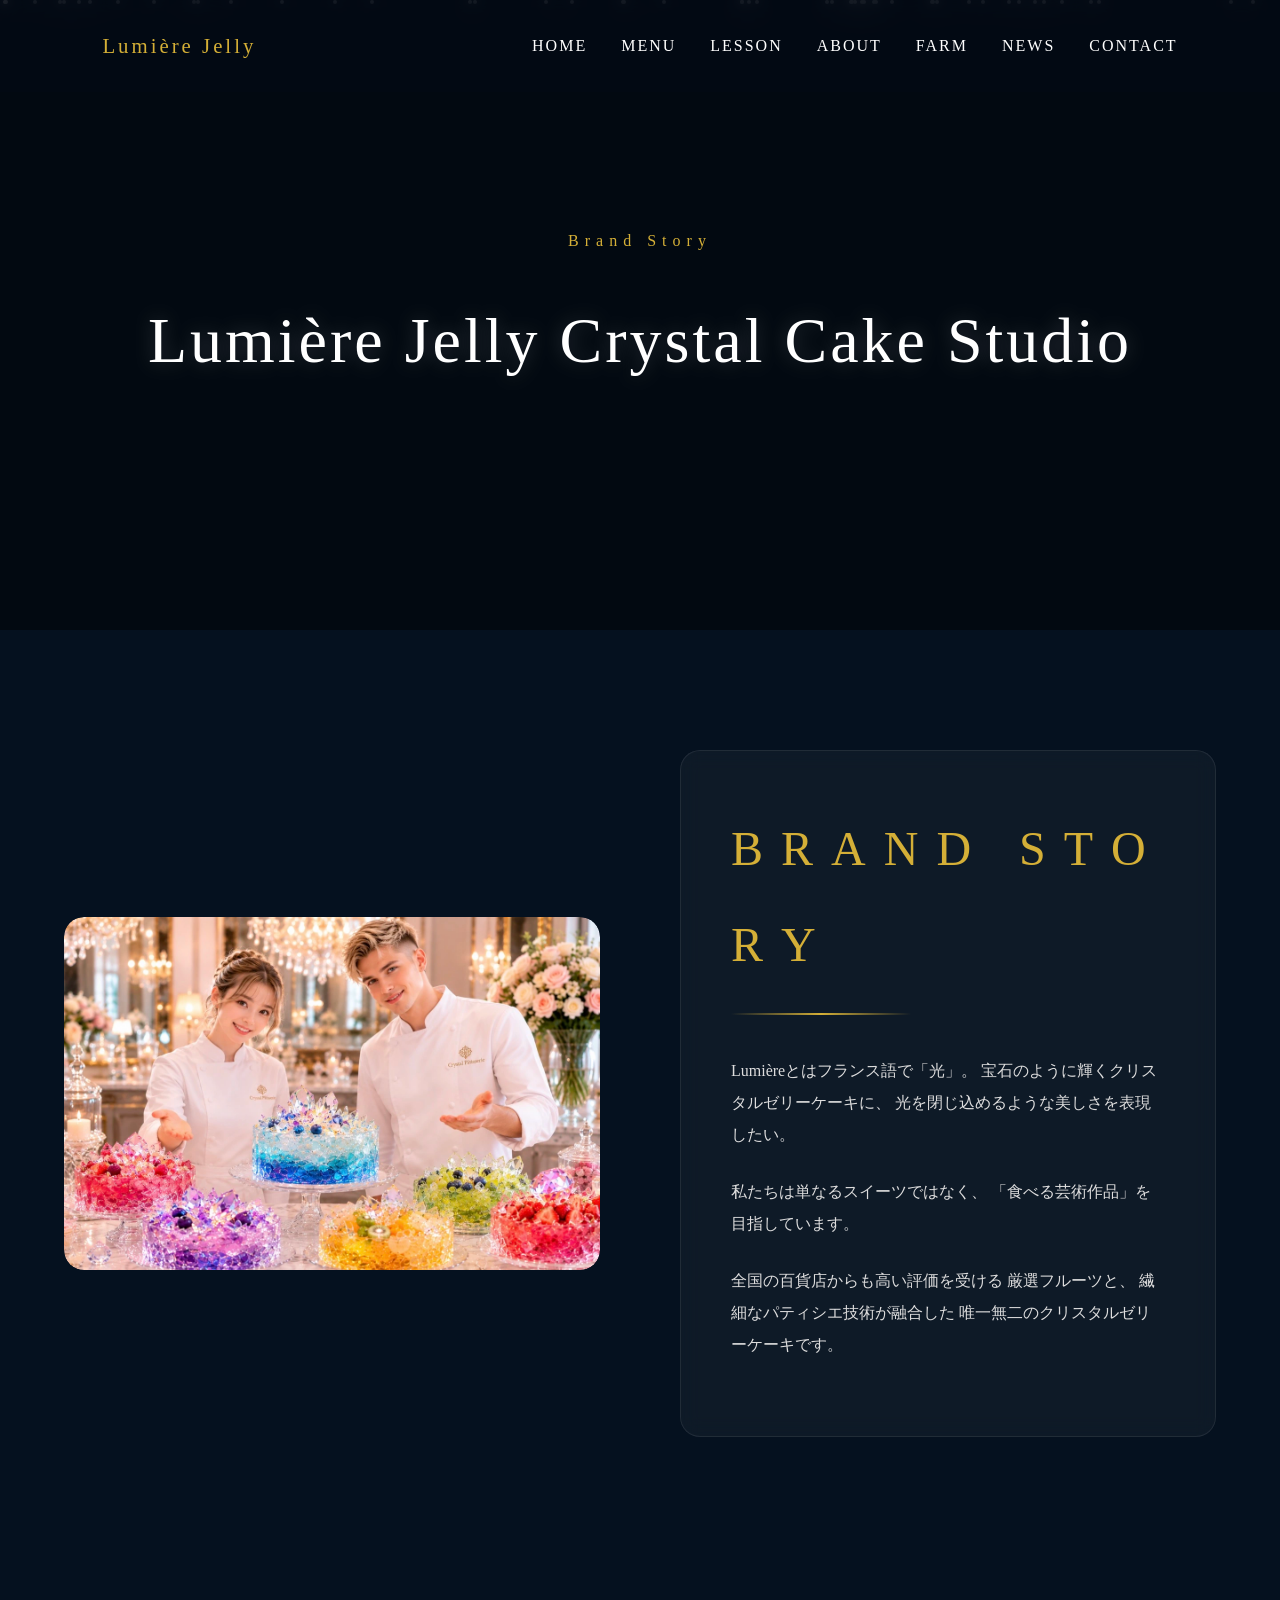
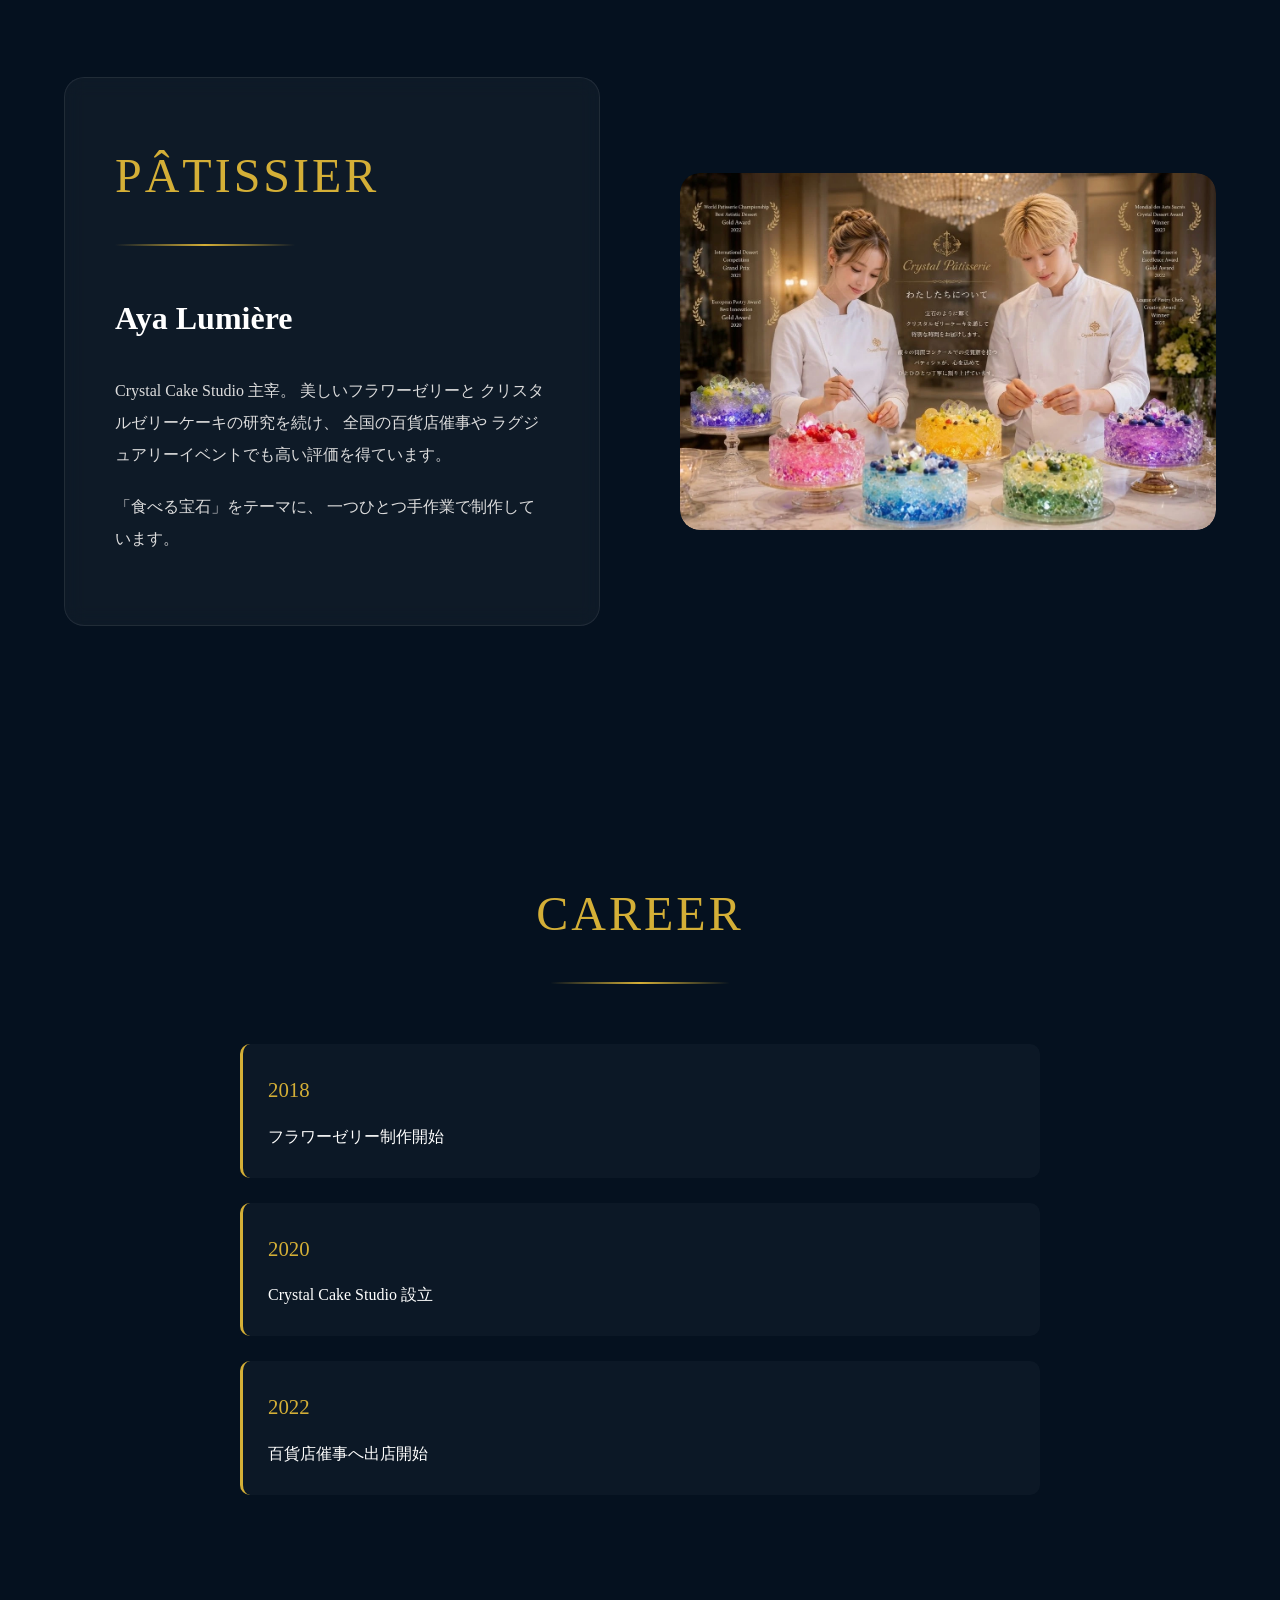
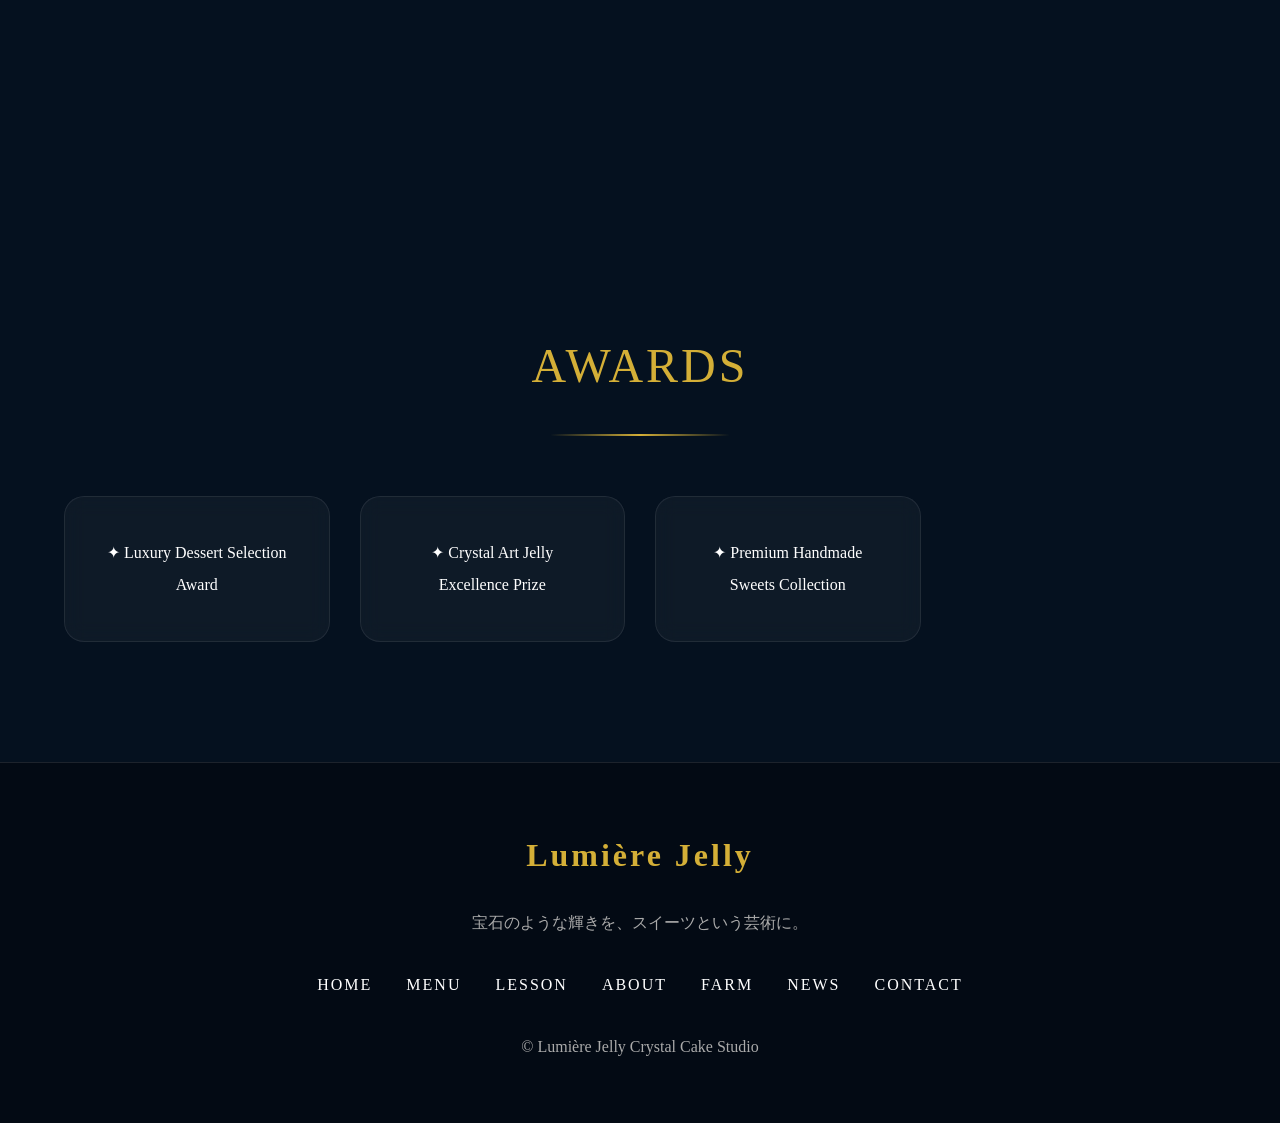
==== about.html @ d461ac0c "最初のコミット" ====
<!DOCTYPE html>
<html lang="ja">

<head>

    <meta charset="UTF-8">
    <meta name="viewport" content="width=device-width, initial-scale=1.0">
    <link rel="icon" href="img/faviconG.ico" type="image/x-icon">
    <title>
        About | Lumière Jelly Crystal Cake Studio
    </title>

    <link rel="stylesheet" href="css/about.css">

</head>

<body>
    <!-- キラキラ粒子 -->

    <div id="particles"></div>

    <!-- ヘッダー -->

    <header>

        <div class="logo">

            <a href="index.html">
                Lumière Jelly
            </a>

        </div>

        <nav>

            <a href="index.html">HOME</a>
            <a href="menu.html">MENU</a>
            <a href="lesson.html">LESSON</a>
            <a href="about.html">ABOUT</a>
            <a href="farm.html">FARM</a>
            <a href="news.html">NEWS</a>
            <a href="contact.html">CONTACT</a>

        </nav>

    </header>

    <!-- メインビジュアル -->

    <section class="about-hero">

        <div class="overlay"></div>

        <div class="hero-content">

            <p class="subtitle">

                Brand Story

            </p>

            <h1>

                Lumière Jelly
                Crystal Cake Studio

            </h1>

        </div>

    </section>

    <!-- ブランドストーリー -->

    <section class="story section">

        <div class="story-image reveal-left">

            <div class="glass-image">

                <img src="img/patissier1.webp">

            </div>

        </div>

        <div class="story-text reveal-right">

            <h2 class="luxury-title">

                <span>B</span>
                <span>R</span>
                <span>A</span>
                <span>N</span>
                <span>D</span>

                <span>&nbsp;</span>

                <span>S</span>
                <span>T</span>
                <span>O</span>
                <span>R</span>
                <span>Y</span>

            </h2>

            <div class="gold-line"></div>

            <p>

                Lumièreとはフランス語で「光」。

                宝石のように輝くクリスタルゼリーケーキに、
                光を閉じ込めるような美しさを表現したい。

            </p>

            <p>

                私たちは単なるスイーツではなく、
                「食べる芸術作品」を目指しています。

            </p>

            <p>

                全国の百貨店からも高い評価を受ける
                厳選フルーツと、
                繊細なパティシエ技術が融合した
                唯一無二のクリスタルゼリーケーキです。

            </p>

        </div>

    </section>

    <!-- パティシエ紹介 -->

    <section class="chef section">

        <div class="chef-text reveal-left">

            <h2>

                PÂTISSIER

            </h2>

            <div class="gold-line"></div>

            <h3>
                Aya Lumière
            </h3>

            <p>

                Crystal Cake Studio 主宰。

                美しいフラワーゼリーと
                クリスタルゼリーケーキの研究を続け、

                全国の百貨店催事や
                ラグジュアリーイベントでも高い評価を得ています。

            </p>

            <p>

                「食べる宝石」をテーマに、
                一つひとつ手作業で制作しています。

            </p>

        </div>

        <div class="chef-image reveal-right">

            <div class="glass-image">

                <img src="img/patissier2.webp">

            </div>

        </div>

    </section>

    <!-- 経歴 -->

    <section class="career section">

        <h2>

            CAREER

        </h2>

        <div class="gold-line center"></div>

        <div class="timeline">

            <div class="timeline-item">

                <span>2018</span>

                <p>
                    フラワーゼリー制作開始
                </p>

            </div>

            <div class="timeline-item">

                <span>2020</span>

                <p>
                    Crystal Cake Studio 設立
                </p>

            </div>

            <div class="timeline-item">

                <span>2022</span>

                <p>
                    百貨店催事へ出店開始
                </p>

            </div>

            <div class="timeline-item">

                <span>2025</span>

                <p>
                    オンラインレッスン開講
                </p>

            </div>

        </div>

    </section>

    <!-- 受賞歴 -->

    <section class="award section">

        <h2>

            AWARDS

        </h2>

        <div class="gold-line center"></div>

        <div class="award-box">

            <div class="award-item">

                ✦ Luxury Dessert Selection Award

            </div>

            <div class="award-item">

                ✦ Crystal Art Jelly Excellence Prize

            </div>

            <div class="award-item">

                ✦ Premium Handmade Sweets Collection

            </div>

            <div class="award-item">

                ✦ Featured by Department Store Events

            </div>

        </div>

    </section>

<!-- =========================footer 
  FOOTER========================= -->

    <footer>

        <h3>
            Lumière Jelly
        </h3>

        <p>
            宝石のような輝きを、スイーツという芸術に。
        </p>


        <div class="footer-nav">

            <a href="index.html">HOME</a>
            <a href="menu.html">MENU</a>
            <a href="lesson.html">LESSON</a>
            <a href="about.html">ABOUT</a>
            <a href="farm.html">FARM</a>
            <a href="news.html">NEWS</a>
            <a href="contact.html">CONTACT</a>

        </div>


        <p>
            © Lumière Jelly Crystal Cake Studio
        </p>

    </footer>


    <!-- =========================
     JavaScript
========================= -->

    <script src="js/about.js"></script>

</body>

</html>
---- css/about.css ----
@charset "UTF-8";
/* =====================
   RESET
===================== */

*{
    margin:0;
    padding:0;
    box-sizing:border-box;
}

html{
    scroll-behavior:smooth;
}

body{

    background:#05111f;

    color:#fff;

    font-family:
    "Yu Mincho",
    "Hiragino Mincho ProN",
    serif;

    line-height:2;

    overflow-x:hidden;
}

/* =====================
   HEADER
===================== */

header{

    position:fixed;

    top:0;
    left:0;

    width:100%;

    padding:25px 8%;

    display:flex;
    justify-content:space-between;
    align-items:center;

    background:
    rgba(3,10,20,.75);

    backdrop-filter:blur(15px);

    z-index:999;
}

.logo a{

    text-decoration:none;

    color:#d4af37;

    font-size:1.3rem;

    letter-spacing:3px;
}

nav a{

    text-decoration:none;

    color:white;

    margin-left:30px;

    letter-spacing:2px;

    transition:.4s;
}

nav a:hover{

    color:#d4af37;
}

/* =====================
   HERO
===================== */

.about-hero{

    height:70vh;

    background:
    linear-gradient(
    rgba(0,0,0,.45),
    rgba(0,0,0,.45)),
    url("img/top1.jpg");

    background-size:cover;
    background-position:center;

    display:flex;
    justify-content:center;
    align-items:center;

    position:relative;
}

.hero-content{

    text-align:center;

    z-index:10;
}

.subtitle{

    color:#d4af37;

    letter-spacing:6px;

    margin-bottom:20px;
}

.hero-content h1{

    font-size:4rem;

    font-weight:300;

    letter-spacing:3px;

    text-shadow:
    0 0 20px rgba(255,255,255,.2);
}

/* =====================
   COMMON
===================== */

.section{

    width:90%;

    max-width:1300px;

    margin:auto;

    padding:120px 0;
}

h2{

    font-size:3rem;

    font-weight:300;

    color:#d4af37;

    margin-bottom:20px;

    letter-spacing:3px;
}

.gold-line{

    width:120px;
    height:2px;

    background:
    linear-gradient(
    to right,
    transparent,
    #d4af37,
    transparent);

    margin-bottom:40px;
}

.center{

    margin:
    20px auto 60px;
}

/* =====================
   STORY
===================== */

.story{

    display:grid;

    grid-template-columns:
    1fr 1fr;

    gap:80px;

    align-items:center;
}

.story img{

    width:100%;

    border-radius:20px;

    display:block;

    box-shadow:
    0 20px 40px rgba(0,0,0,.5);

    transition:.6s;
}

.story img:hover{

    transform:
    scale(1.03);
}

.story-text p{

    margin-bottom:25px;

    color:#ddd;
}

/* =====================
   CHEF
===================== */

.chef{

    display:grid;

    grid-template-columns:
    1fr 1fr;

    gap:80px;

    align-items:center;
}

.chef h3{

    color:white;

    font-size:2rem;

    margin-bottom:25px;
}

.chef p{

    margin-bottom:20px;

    color:#ddd;
}

.chef img{

    width:100%;

    border-radius:20px;

    display:block;

    box-shadow:
    0 20px 40px rgba(0,0,0,.5);

    transition:.6s;
}

.chef img:hover{

    transform:
    scale(1.03);
}

/* =====================
   GLASS EFFECT
===================== */

.story-text,
.chef-text{

    background:
    rgba(255,255,255,.04);

    border:
    1px solid rgba(255,255,255,.08);

    backdrop-filter:blur(10px);

    padding:50px;

    border-radius:20px;
}

/* =====================
   CAREER
===================== */

.career{

    text-align:center;
}

.timeline{

    max-width:800px;

    margin:auto;
}

.timeline-item{

    padding:25px;

    margin-bottom:25px;

    border-left:
    3px solid #d4af37;

    text-align:left;

    background:
    rgba(255,255,255,.03);

    border-radius:10px;
}

.timeline-item span{

    color:#d4af37;

    font-size:1.3rem;

    display:block;

    margin-bottom:10px;
}

/* =====================
   AWARD
===================== */

.award{

    text-align:center;
}

.award-box{

    display:grid;

    grid-template-columns:
    repeat(auto-fit,minmax(250px,1fr));

    gap:30px;
}

.award-item{

    padding:40px;

    border-radius:20px;

    background:
    rgba(255,255,255,.04);

    border:
    1px solid rgba(255,255,255,.08);

    backdrop-filter:blur(10px);

    transition:.4s;
}

.award-item:hover{

    transform:
    translateY(-10px);

    border-color:#d4af37;
}

/* =====================
   FOOTER
===================== */

footer{

    text-align:center;

    padding:60px 40px;

    border-top:
    1px solid rgba(255,255,255,.1);

    background:#030a14;

    color:#aaa;

    position:relative;

    z-index:1;
}

footer h3{

    color:#d4af37;

    font-size:2rem;

    letter-spacing:3px;

    margin-bottom:20px;
}

.footer-nav{

    margin:30px 0;
}

.footer-nav a{

    text-decoration:none;

    color:white;

    margin:0 15px;

    letter-spacing:2px;

    transition:.4s;
}

.footer-nav a:hover{

    color:#d4af37;
}


/* =====================
   SCROLL ANIMATION
===================== */

.reveal-left,
.reveal-right{

    opacity:0;

    transition:1.4s;
}

.reveal-left{

    transform:
    translateX(-100px);
}

.reveal-right{

    transform:
    translateX(100px);
}

.reveal-left.active,
.reveal-right.active{

    opacity:1;

    transform:
    translateX(0);
}

/* =====================
   RESPONSIVE
===================== */

@media(max-width:900px){

    .story,
    .chef{

        grid-template-columns:1fr;

        gap:40px;
    }

    .hero-content h1{

        font-size:2.5rem;
    }

    nav{

        display:none;
    }

    h2{

        font-size:2rem;
    }

    .story-text,
    .chef-text{

        padding:30px;
    }
}
#particles{

    position:fixed;

    top:0;
    left:0;

    width:100%;
    height:100%;

    pointer-events:none;

    z-index:0;
}

.sparkle{

    position:absolute;

    width:4px;
    height:4px;

    border-radius:50%;

    background:white;

    animation:
    sparkle 8s linear infinite;

    box-shadow:
    0 0 10px white,
    0 0 20px white;
}

@keyframes sparkle{

    0%{

        transform:
        translateY(100vh);

        opacity:0;
    }

    10%{

        opacity:1;
    }

    100%{

        transform:
        translateY(-100px);

        opacity:0;
    }

}
.luxury-title{

    overflow:hidden;
}

.luxury-title span{

    opacity:0;

    display:inline-block;

    transform:
    translateY(30px);

    transition:1s;
}

.luxury-title.active span{

    opacity:1;

    transform:
    translateY(0);
}
.gold-line{

    position:relative;

    overflow:hidden;
}

.gold-line::after{

    content:"";

    position:absolute;

    top:0;

    left:-200px;

    width:120px;
    height:100%;

    background:

    linear-gradient(
    90deg,
    transparent,
    rgba(255,255,255,.9),
    transparent
    );

    animation:
    goldShine 4s infinite;
}

@keyframes goldShine{

    100%{

        left:300px;
    }

}
.glass-image{

    position:relative;

    overflow:hidden;

    border-radius:20px;
}

.glass-image::before{

    content:"";

    position:absolute;

    top:0;

    left:-120%;

    width:50%;
    height:100%;

    background:

    linear-gradient(
    90deg,
    transparent,
    rgba(255,255,255,.35),
    transparent
    );

    transform:skewX(-25deg);

    animation:
    glassMove 6s infinite;

    z-index:10;
}

@keyframes glassMove{

    100%{

        left:180%;
    }

}
.luxury-name{

    position:relative;

    display:inline-block;
}

.luxury-name::after{

    content:"";

    position:absolute;

    bottom:-10px;

    left:50%;

    transform:
    translateX(-50%);

    width:80px;
    height:1px;

    background:#d4af37;
}
.about-hero{

    background-attachment:fixed;
}
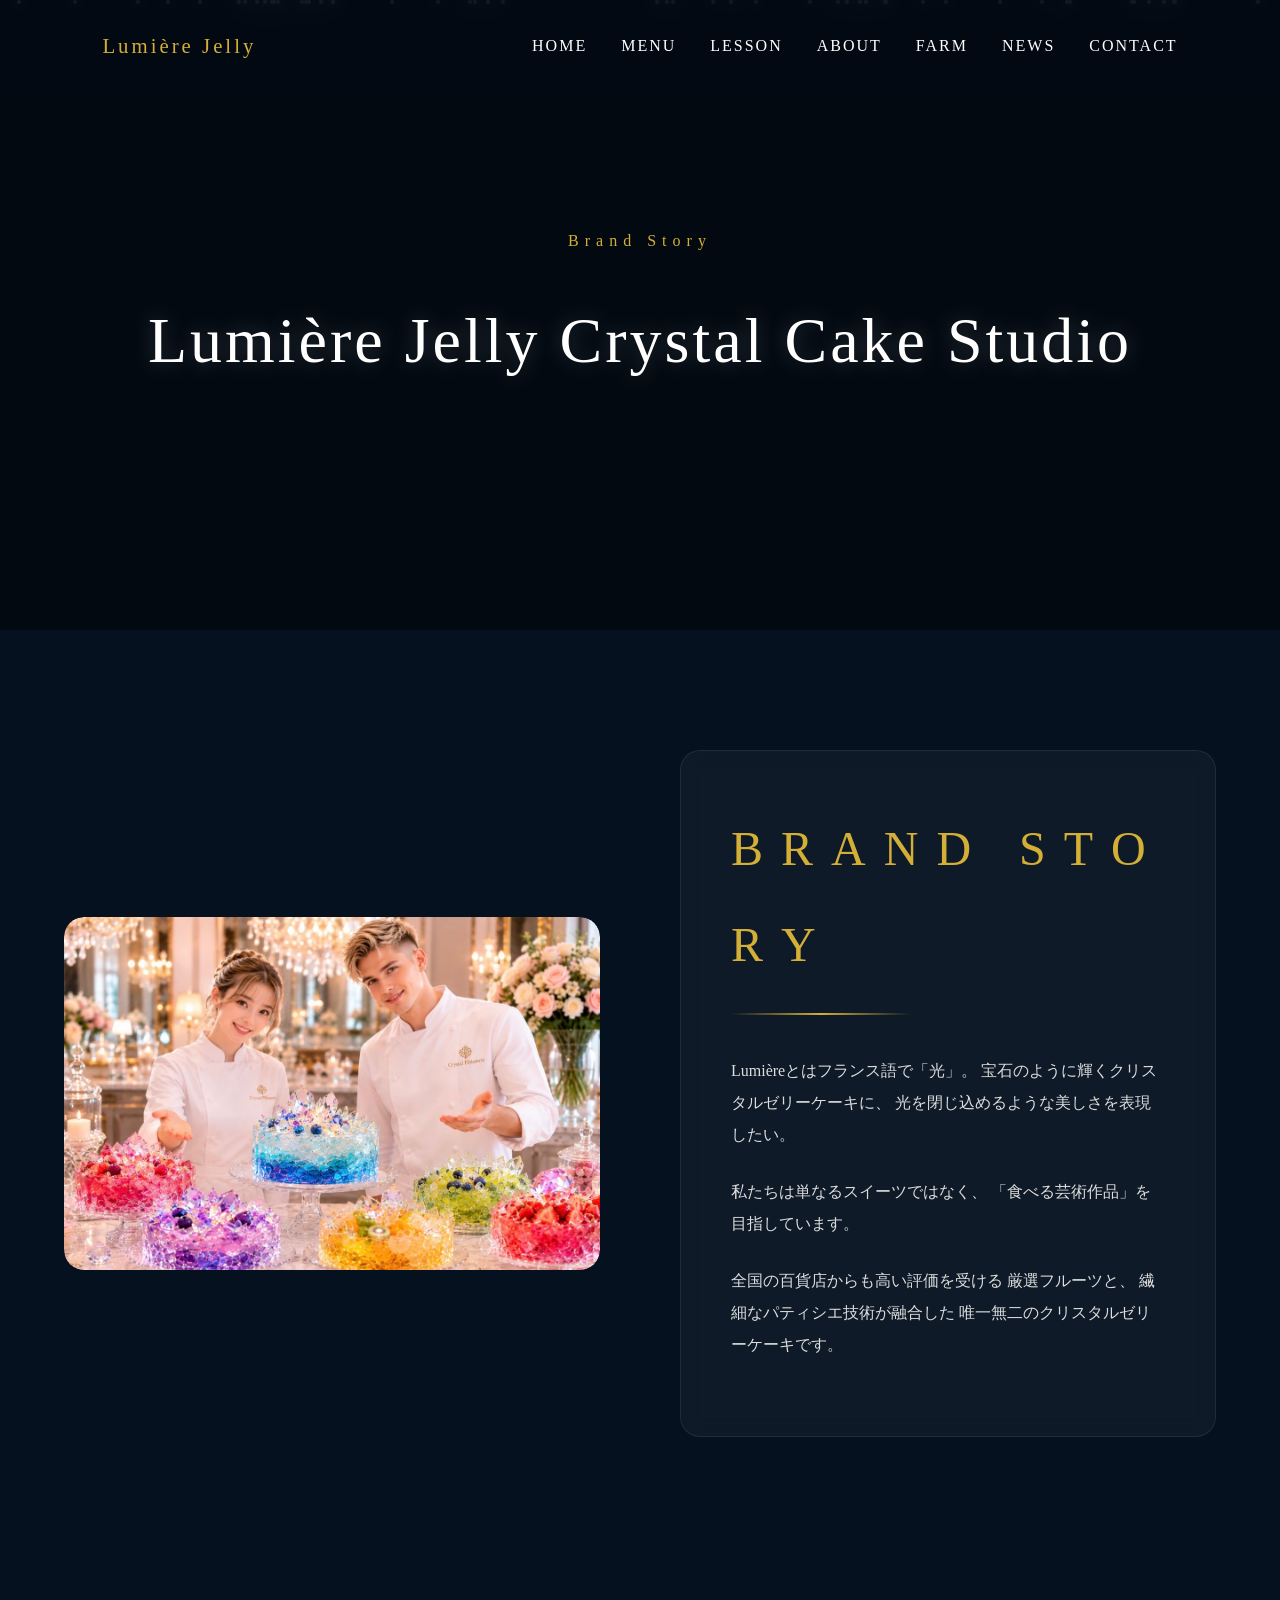
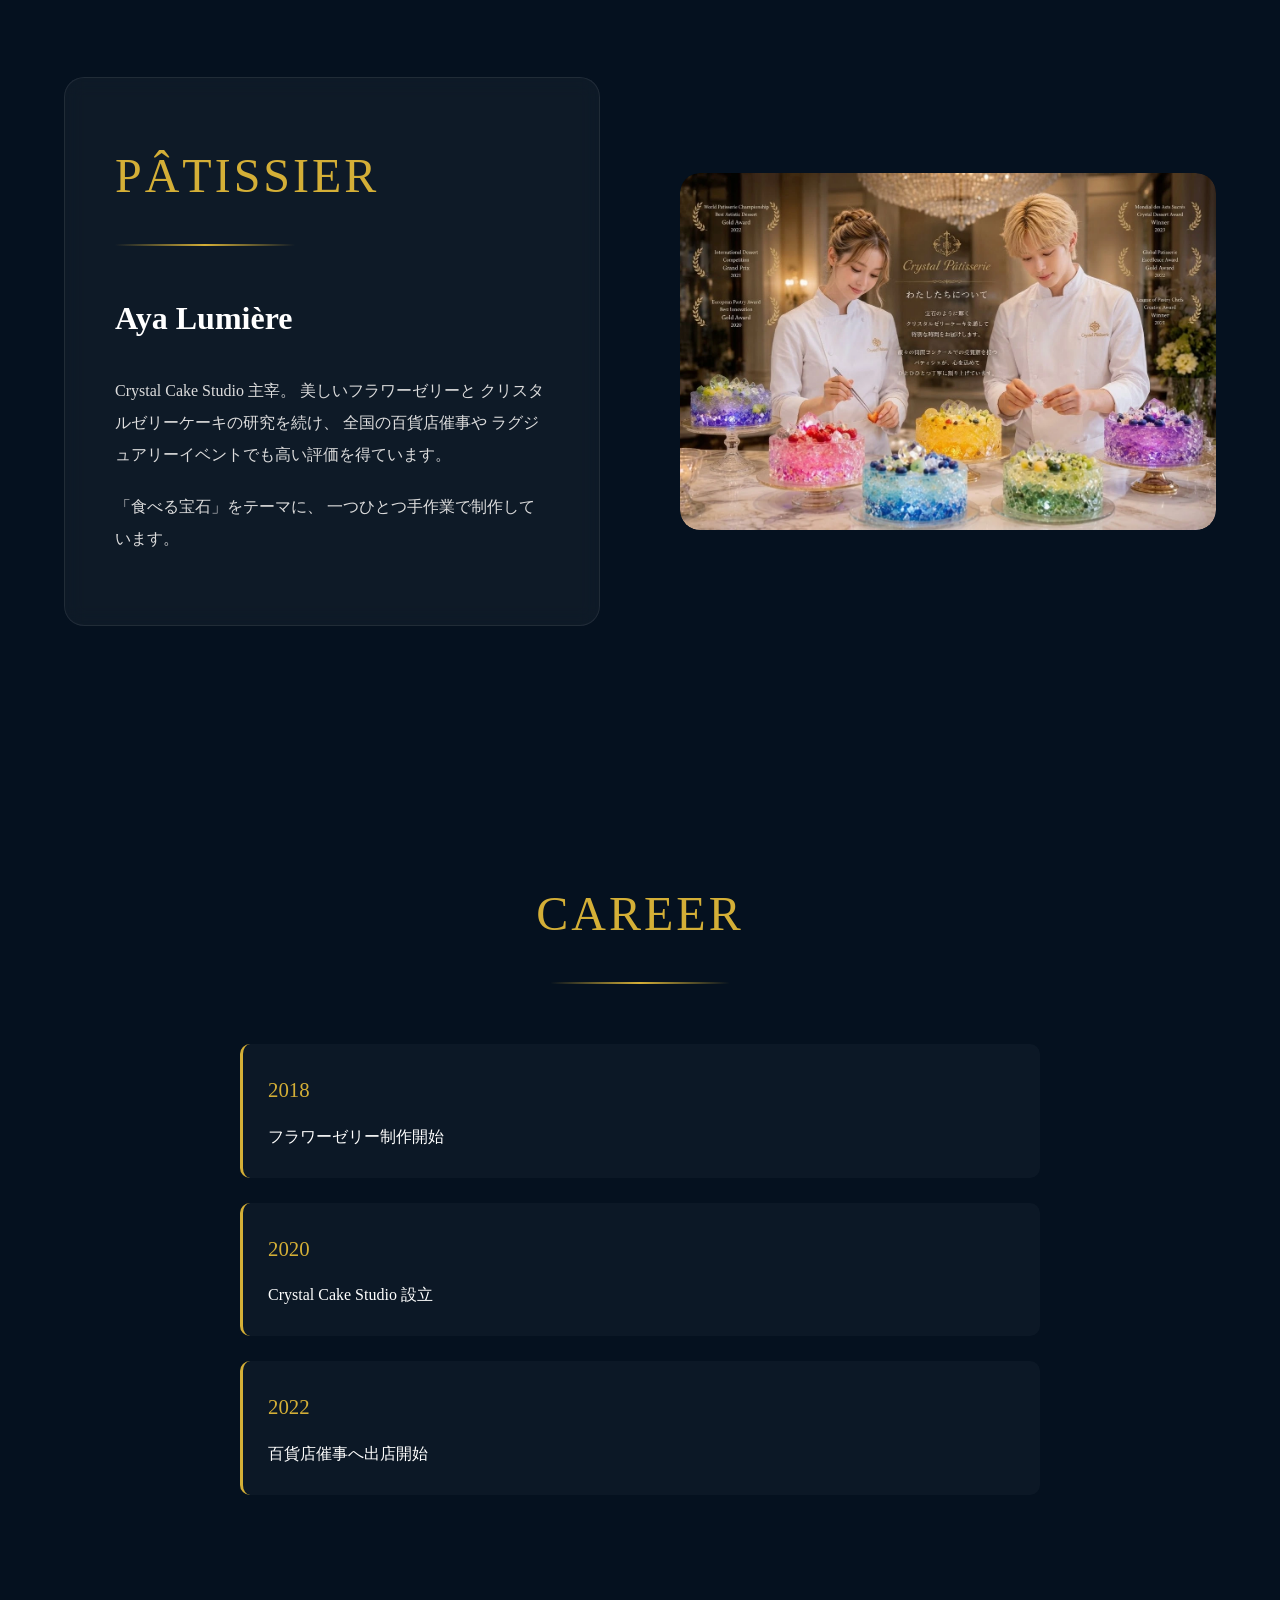
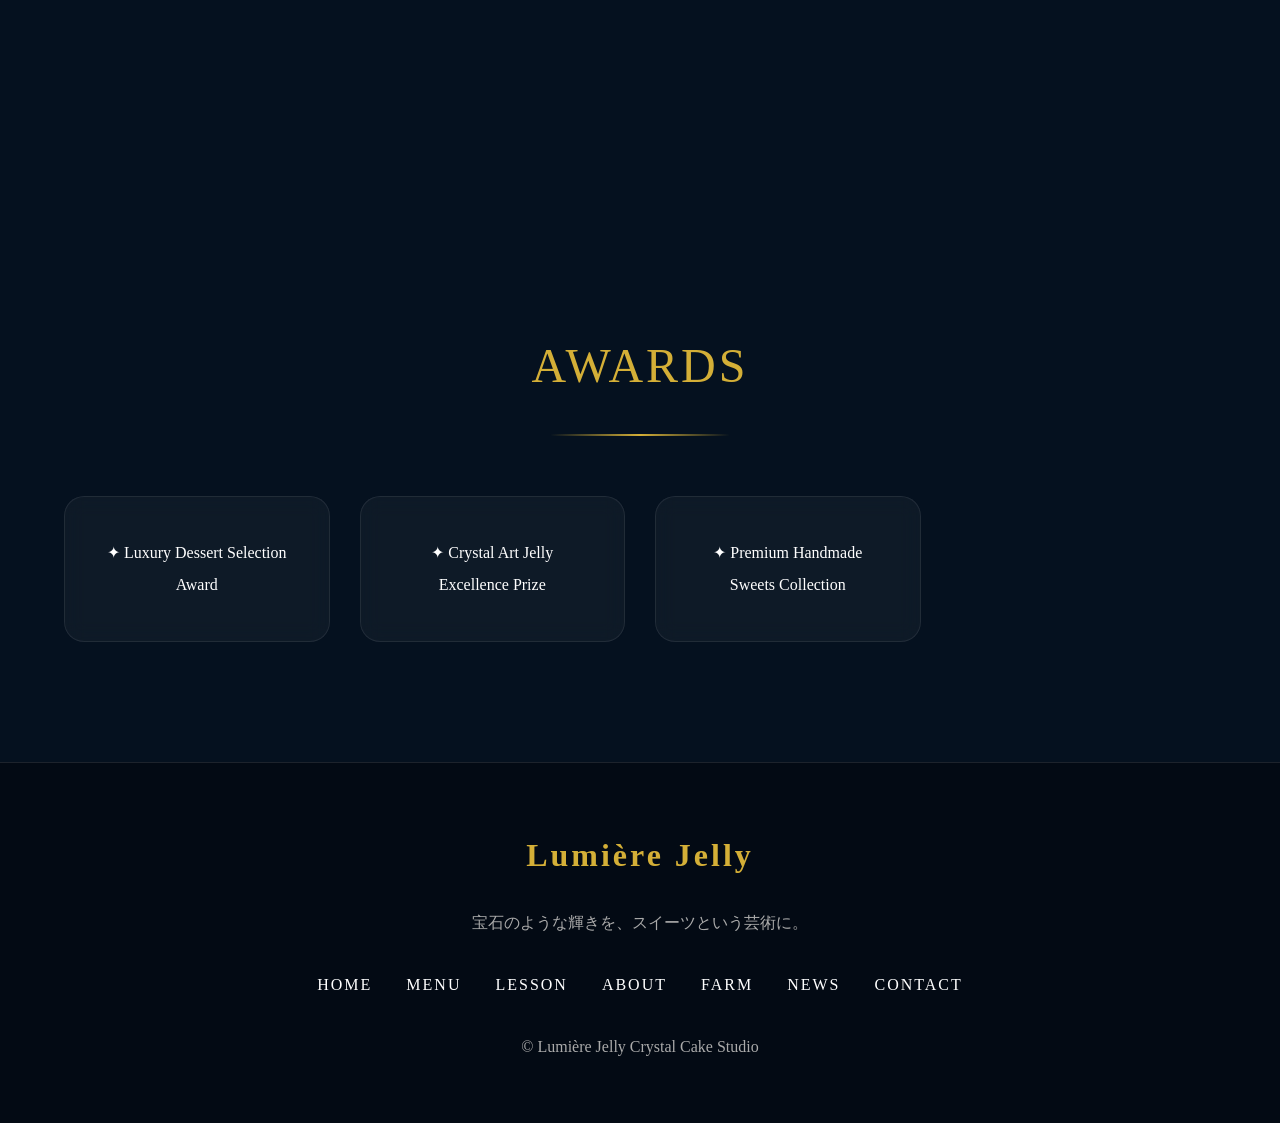
==== commit 98becb20: "Enable responsive layout and mobile navigation on about.html" ====
--- a/about.html
+++ b/about.html
@@ -12,6 +12,7 @@
 
     <link rel="stylesheet" href="css/about.css">
 
+    <link rel="stylesheet" href="css/responsive.css">
 </head>
 
 <body>
@@ -326,6 +327,7 @@
 
     <script src="js/about.js"></script>
 
+    <script src="js/responsive-nav.js" defer></script>
 </body>
 
 </html>
--- a/css/responsive.css
+++ b/css/responsive.css
@@ -0,0 +1,49 @@
+/* Shared responsive enhancements for Lumière Jelly */
+:root { -webkit-text-size-adjust: 100%; text-size-adjust: 100%; }
+html { max-width: 100%; }
+body { min-width: 0; }
+img, video, svg, iframe { max-width: 100%; }
+img { height: auto; }
+main, section, article, .container { min-width: 0; }
+@media (max-width: 1024px) {
+  header:not(.site-header) { padding-left: 4%; padding-right: 4%; }
+  header:not(.site-header) nav a { margin-left: clamp(6px, 1.5vw, 16px); letter-spacing: .07em; }
+}
+@media (max-width: 767px) {
+  body { overflow-x: clip; }
+  section { padding-top: 65px; padding-bottom: 65px; }
+  h1, h2, h3, p { overflow-wrap: anywhere; }
+  h2 { font-size: clamp(1.65rem, 6vw, 2.4rem); letter-spacing: .07em; }
+  .container { width: min(100% - 32px, 1200px); }
+  header:not(.site-header), header.site-header { z-index: 2000; }
+  header:not(.site-header) > .container, header.site-header .header-inner { width: 100%; min-width: 0; margin: 0; }
+  header:not(.site-header) nav, header.site-header .global-nav {
+    position: fixed !important; top: 0 !important; right: 0 !important; bottom: 0 !important; left: auto !important;
+    width: min(86vw, 340px) !important; height: 100dvh !important; min-height: 100vh;
+    padding: 92px 24px 30px !important; margin: 0 !important;
+    display: flex !important; flex-direction: column !important; align-items: stretch !important; gap: 0 !important;
+    background: rgba(5,17,31,.98) !important; box-shadow: -12px 0 35px rgba(0,0,0,.25);
+    overflow-y: auto; overscroll-behavior: contain;
+    transform: translateX(105%); visibility: hidden; pointer-events: none;
+    transition: transform .25s ease, visibility .25s ease;
+    z-index: 2001;
+  }
+  body.mobile-nav-open header nav, body.mobile-nav-open header.site-header .global-nav {
+    transform: translateX(0); visibility: visible; pointer-events: auto;
+  }
+  header nav ul { display: flex !important; flex-direction: column !important; align-items: stretch !important; gap: 0 !important; padding: 0 !important; margin: 0 !important; }
+  header nav li { list-style: none; width: 100%; }
+  header nav a, header.site-header .global-nav a { display: block !important; width: 100%; padding: 12px 4px !important; margin: 0 !important; font-size: 1rem !important; line-height: 1.6; }
+  .mobile-menu-toggle { position: absolute; top: 50%; right: 18px; transform: translateY(-50%); z-index: 2003; display: flex; flex-direction: column; align-items: center; justify-content: center; gap: 5px; width: 44px; height: 44px; border: 1px solid rgba(212,175,55,.55); border-radius: 6px; background: rgba(5,17,31,.85); cursor: pointer; }
+  .mobile-menu-toggle span { display:block; width: 22px; height: 2px; background:#d4af37; transition: transform .2s, opacity .2s; }
+  body.mobile-nav-open .mobile-menu-toggle span:nth-child(1) { transform: translateY(7px) rotate(45deg); }
+  body.mobile-nav-open .mobile-menu-toggle span:nth-child(2) { opacity: 0; }
+  body.mobile-nav-open .mobile-menu-toggle span:nth-child(3) { transform: translateY(-7px) rotate(-45deg); }
+  .mobile-nav-backdrop { position: fixed; inset: 0; z-index: 1999; background: rgba(0,0,0,.55); }
+  body.mobile-nav-open { overflow: hidden; }
+  .btn { max-width: 100%; padding: 12px 22px; white-space: normal; text-align: center; }
+  input, textarea, select { max-width: 100%; }
+}
+@media (min-width: 768px) { .mobile-menu-toggle, .mobile-nav-backdrop { display: none !important; } }
+@media (max-width: 420px) { section { padding-top: 48px; padding-bottom: 48px; } .container { width: calc(100% - 28px); } }
+@media (prefers-reduced-motion: reduce) { html { scroll-behavior: auto; } .mobile-menu-toggle span, header nav, header.site-header .global-nav { transition: none !important; } }
